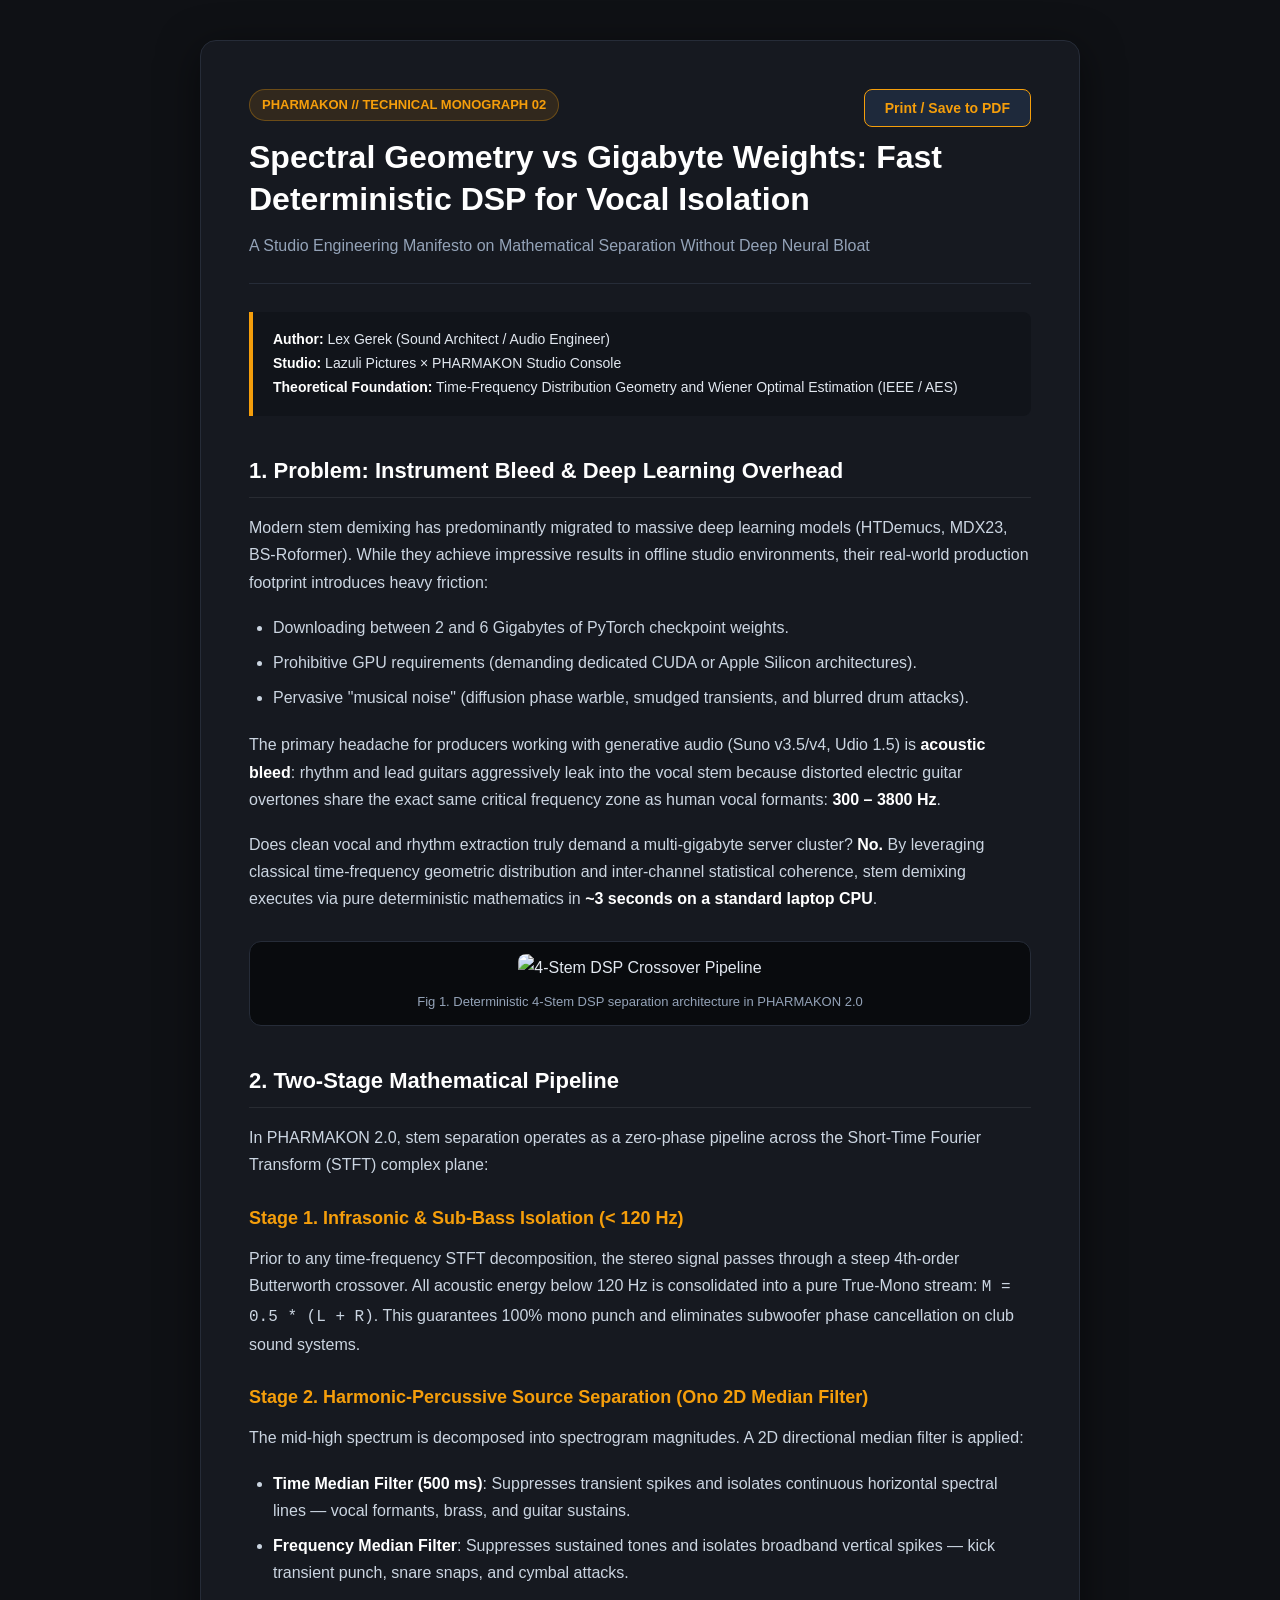
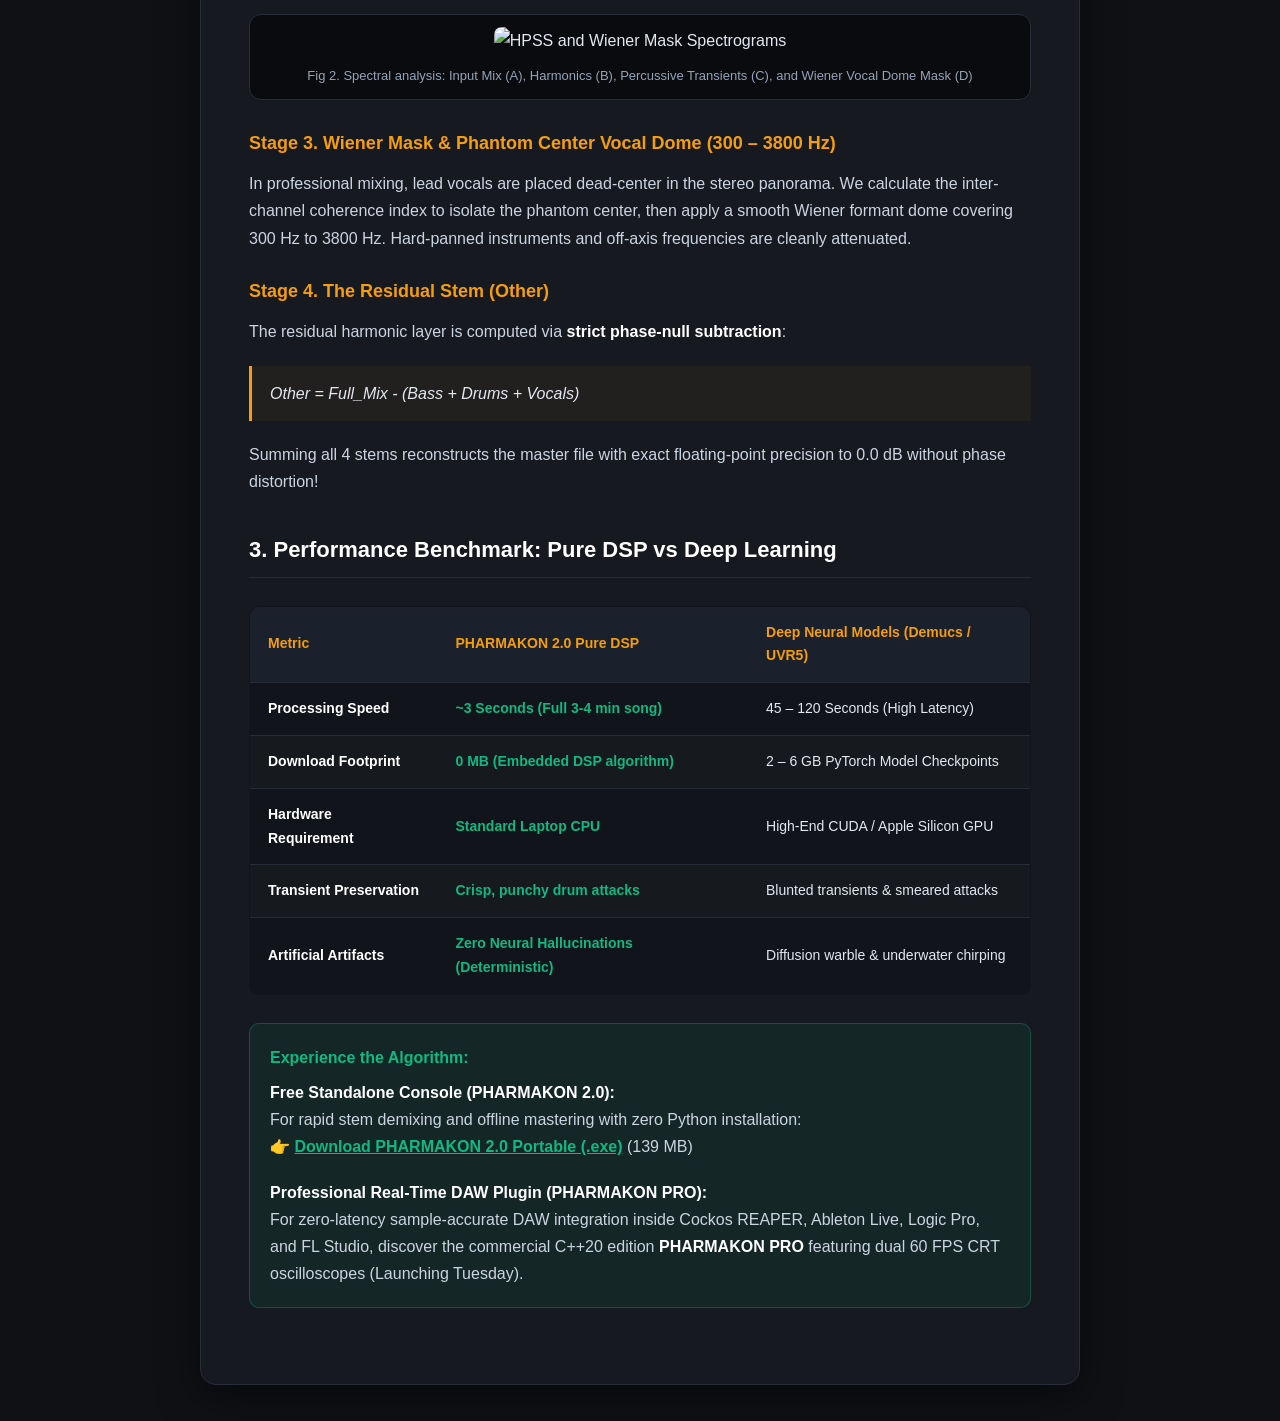
==== articles/02_Spectral_Geometry_vs_Gigabyte_Weights_EN.html @ 4cdccfc2 "docs: add magazine HTML, plain text and high-res diagrams for Article 02" ====
<!DOCTYPE html>
<html lang="en">
<head>
<meta charset="UTF-8">
<meta name="viewport" content="width=device-width, initial-scale=1.0">
<title>Spectral Geometry vs Gigabyte Weights: Fast Deterministic DSP for Vocal Isolation // PHARMAKON</title>
<style>
  :root {
    --bg: #0f1115;
    --card-bg: #161920;
    --text: #e2e8f0;
    --text-muted: #94a3b8;
    --accent: #f59e0b;
    --accent-glow: rgba(245, 158, 11, 0.2);
    --border: #262c38;
    --green: #10b981;
    --cyan: #06b6d4;
  }
  * { box-sizing: border-box; margin: 0; padding: 0; }
  body {
    background: var(--bg);
    color: var(--text);
    font-family: -apple-system, BlinkMacSystemFont, "Segoe UI", Roboto, Helvetica, Arial, sans-serif;
    line-height: 1.7;
    padding: 40px 20px;
  }
  .container {
    max-width: 880px;
    margin: 0 auto;
    background: var(--card-bg);
    border: 1px solid var(--border);
    border-radius: 16px;
    padding: 48px;
    box-shadow: 0 10px 40px rgba(0,0,0,0.5);
  }
  .print-btn {
    float: right;
    background: #1e293b;
    color: var(--accent);
    border: 1px solid var(--accent);
    padding: 10px 20px;
    border-radius: 8px;
    font-size: 14px;
    font-weight: 600;
    cursor: pointer;
    transition: all 0.2s;
  }
  .print-btn:hover {
    background: var(--accent);
    color: #000;
  }
  .meta-tag {
    display: inline-block;
    background: rgba(245, 158, 11, 0.12);
    color: var(--accent);
    padding: 4px 12px;
    border-radius: 20px;
    font-size: 13px;
    font-weight: 600;
    margin-bottom: 16px;
    border: 1px solid rgba(245, 158, 11, 0.3);
  }
  h1 {
    font-size: 32px;
    color: #ffffff;
    line-height: 1.3;
    margin-bottom: 12px;
    font-weight: 800;
  }
  .subtitle {
    font-size: 16px;
    color: var(--text-muted);
    margin-bottom: 28px;
    padding-bottom: 24px;
    border-bottom: 1px solid var(--border);
  }
  .author-box {
    background: #11141a;
    border-left: 4px solid var(--accent);
    padding: 16px 20px;
    border-radius: 0 8px 8px 0;
    margin-bottom: 32px;
    font-size: 14px;
  }
  h2 {
    font-size: 22px;
    color: #ffffff;
    margin: 36px 0 16px;
    padding-bottom: 8px;
    border-bottom: 1px solid rgba(255,255,255,0.08);
  }
  h3 {
    font-size: 18px;
    color: var(--accent);
    margin: 24px 0 12px;
  }
  p {
    margin-bottom: 18px;
    color: #cbd5e1;
    font-size: 16px;
  }
  ul, ol {
    margin-left: 24px;
    margin-bottom: 20px;
    color: #cbd5e1;
  }
  li { margin-bottom: 8px; }
  strong { color: #ffffff; }
  
  .img-card {
    background: #090b0e;
    border: 1px solid var(--border);
    border-radius: 12px;
    padding: 12px;
    margin: 28px 0;
    text-align: center;
  }
  .img-card img {
    max-width: 100%;
    height: auto;
    border-radius: 8px;
  }
  .img-caption {
    font-size: 13px;
    color: var(--text-muted);
    margin-top: 10px;
  }
  
  table {
    width: 100%;
    border-collapse: collapse;
    margin: 28px 0;
    background: #11141a;
    border-radius: 10px;
    overflow: hidden;
    border: 1px solid var(--border);
  }
  th {
    background: #1a202c;
    color: var(--accent);
    text-align: left;
    padding: 14px 18px;
    font-size: 14px;
    font-weight: 700;
  }
  td {
    padding: 14px 18px;
    border-top: 1px solid var(--border);
    font-size: 14px;
  }
  tr:nth-child(even) { background: rgba(255, 255, 255, 0.02); }
  .pure-badge {
    color: var(--green);
    font-weight: 700;
  }
  
  .callout {
    background: rgba(16, 185, 129, 0.08);
    border: 1px solid rgba(16, 185, 129, 0.3);
    border-radius: 10px;
    padding: 20px;
    margin: 28px 0;
  }
  .callout-title {
    color: var(--green);
    font-weight: 700;
    margin-bottom: 8px;
    font-size: 16px;
  }
  
  .quote-box {
    font-style: italic;
    background: rgba(245, 158, 11, 0.05);
    border-left: 3px solid var(--accent);
    padding: 14px 18px;
    margin: 20px 0;
    color: #e2e8f0;
  }

  @media print {
    body { background: #ffffff !important; color: #000000 !important; padding: 0; }
    .container { max-width: 100%; border: none; box-shadow: none; padding: 0; }
    .print-btn { display: none; }
    h1, h2, h3, strong { color: #000000 !important; }
    p, li, td { color: #222222 !important; }
    .author-box, .callout, .quote-box, table { border: 1px solid #ccc !important; background: #fafafa !important; }
    th { background: #eeeeee !important; color: #000000 !important; }
    .img-card { background: #ffffff !important; border: 1px solid #eee !important; }
  }
</style>
</head>
<body>

<div class="container">
  <button class="print-btn" onclick="window.print()">Print / Save to PDF</button>
  <span class="meta-tag">PHARMAKON // TECHNICAL MONOGRAPH 02</span>
  
  <h1>Spectral Geometry vs Gigabyte Weights: Fast Deterministic DSP for Vocal Isolation</h1>
  <div class="subtitle">A Studio Engineering Manifesto on Mathematical Separation Without Deep Neural Bloat</div>

  <div class="author-box">
    <strong>Author:</strong> Lex Gerek (Sound Architect / Audio Engineer)<br>
    <strong>Studio:</strong> Lazuli Pictures × PHARMAKON Studio Console<br>
    <strong>Theoretical Foundation:</strong> Time-Frequency Distribution Geometry and Wiener Optimal Estimation (IEEE / AES)
  </div>

  <h2>1. Problem: Instrument Bleed & Deep Learning Overhead</h2>
  <p>
    Modern stem demixing has predominantly migrated to massive deep learning models (HTDemucs, MDX23, BS-Roformer). While they achieve impressive results in offline studio environments, their real-world production footprint introduces heavy friction:
  </p>
  <ul>
    <li>Downloading between 2 and 6 Gigabytes of PyTorch checkpoint weights.</li>
    <li>Prohibitive GPU requirements (demanding dedicated CUDA or Apple Silicon architectures).</li>
    <li>Pervasive "musical noise" (diffusion phase warble, smudged transients, and blurred drum attacks).</li>
  </ul>
  <p>
    The primary headache for producers working with generative audio (Suno v3.5/v4, Udio 1.5) is <strong>acoustic bleed</strong>: rhythm and lead guitars aggressively leak into the vocal stem because distorted electric guitar overtones share the exact same critical frequency zone as human vocal formants: <strong>300 – 3800 Hz</strong>.
  </p>
  <p>
    Does clean vocal and rhythm extraction truly demand a multi-gigabyte server cluster? <strong>No.</strong> By leveraging classical time-frequency geometric distribution and inter-channel statistical coherence, stem demixing executes via pure deterministic mathematics in <strong>~3 seconds on a standard laptop CPU</strong>.
  </p>

  <div class="img-card">
    <img src="img/01_pipeline_4stems_en.png" alt="4-Stem DSP Crossover Pipeline">
    <div class="img-caption">Fig 1. Deterministic 4-Stem DSP separation architecture in PHARMAKON 2.0</div>
  </div>

  <h2>2. Two-Stage Mathematical Pipeline</h2>
  <p>
    In PHARMAKON 2.0, stem separation operates as a zero-phase pipeline across the Short-Time Fourier Transform (STFT) complex plane:
  </p>

  <h3>Stage 1. Infrasonic & Sub-Bass Isolation (< 120 Hz)</h3>
  <p>
    Prior to any time-frequency STFT decomposition, the stereo signal passes through a steep 4th-order Butterworth crossover. All acoustic energy below 120 Hz is consolidated into a pure True-Mono stream: <code>M = 0.5 * (L + R)</code>. This guarantees 100% mono punch and eliminates subwoofer phase cancellation on club sound systems.
  </p>

  <h3>Stage 2. Harmonic-Percussive Source Separation (Ono 2D Median Filter)</h3>
  <p>
    The mid-high spectrum is decomposed into spectrogram magnitudes. A 2D directional median filter is applied:
  </p>
  <ul>
    <li><strong>Time Median Filter (500 ms)</strong>: Suppresses transient spikes and isolates continuous horizontal spectral lines — vocal formants, brass, and guitar sustains.</li>
    <li><strong>Frequency Median Filter</strong>: Suppresses sustained tones and isolates broadband vertical spikes — kick transient punch, snare snaps, and cymbal attacks.</li>
  </ul>

  <div class="img-card">
    <img src="img/02_hpss_wiener_spectrogram_en.png" alt="HPSS and Wiener Mask Spectrograms">
    <div class="img-caption">Fig 2. Spectral analysis: Input Mix (A), Harmonics (B), Percussive Transients (C), and Wiener Vocal Dome Mask (D)</div>
  </div>

  <h3>Stage 3. Wiener Mask & Phantom Center Vocal Dome (300 – 3800 Hz)</h3>
  <p>
    In professional mixing, lead vocals are placed dead-center in the stereo panorama. We calculate the inter-channel coherence index to isolate the phantom center, then apply a smooth Wiener formant dome covering 300 Hz to 3800 Hz. Hard-panned instruments and off-axis frequencies are cleanly attenuated.
  </p>

  <h3>Stage 4. The Residual Stem (Other)</h3>
  <p>
    The residual harmonic layer is computed via <strong>strict phase-null subtraction</strong>:
  </p>
  <div class="quote-box">
    Other = Full_Mix - (Bass + Drums + Vocals)
  </div>
  <p>
    Summing all 4 stems reconstructs the master file with exact floating-point precision to 0.0 dB without phase distortion!
  </p>

  <h2>3. Performance Benchmark: Pure DSP vs Deep Learning</h2>
  
  <table>
    <thead>
      <tr>
        <th>Metric</th>
        <th>PHARMAKON 2.0 Pure DSP</th>
        <th>Deep Neural Models (Demucs / UVR5)</th>
      </tr>
    </thead>
    <tbody>
      <tr>
        <td><strong>Processing Speed</strong></td>
        <td><span class="pure-badge">~3 Seconds (Full 3-4 min song)</span></td>
        <td>45 – 120 Seconds (High Latency)</td>
      </tr>
      <tr>
        <td><strong>Download Footprint</strong></td>
        <td><span class="pure-badge">0 MB (Embedded DSP algorithm)</span></td>
        <td>2 – 6 GB PyTorch Model Checkpoints</td>
      </tr>
      <tr>
        <td><strong>Hardware Requirement</strong></td>
        <td><span class="pure-badge">Standard Laptop CPU</span></td>
        <td>High-End CUDA / Apple Silicon GPU</td>
      </tr>
      <tr>
        <td><strong>Transient Preservation</strong></td>
        <td><span class="pure-badge">Crisp, punchy drum attacks</span></td>
        <td>Blunted transients & smeared attacks</td>
      </tr>
      <tr>
        <td><strong>Artificial Artifacts</strong></td>
        <td><span class="pure-badge">Zero Neural Hallucinations (Deterministic)</span></td>
        <td>Diffusion warble & underwater chirping</td>
      </tr>
    </tbody>
  </table>

  <div class="callout">
    <div class="callout-title">Experience the Algorithm:</div>
    <p>
      <strong>Free Standalone Console (PHARMAKON 2.0):</strong><br>
      For rapid stem demixing and offline mastering with zero Python installation:<br>
      👉 <strong><a href="https://github.com/alex-gerek/PHARMAKON/releases/download/v2.0/PHARMAKON_v2.0_Windows_Portable.zip" style="color: #10b981; font-weight: bold;">Download PHARMAKON 2.0 Portable (.exe)</a></strong> (139 MB)
    </p>
    <p style="margin-top: 12px; margin-bottom: 0;">
      <strong>Professional Real-Time DAW Plugin (PHARMAKON PRO):</strong><br>
      For zero-latency sample-accurate DAW integration inside Cockos REAPER, Ableton Live, Logic Pro, and FL Studio, discover the commercial C++20 edition <strong>PHARMAKON PRO</strong> featuring dual 60 FPS CRT oscilloscopes (Launching Tuesday).
    </p>
  </div>

</div>

</body>
</html>
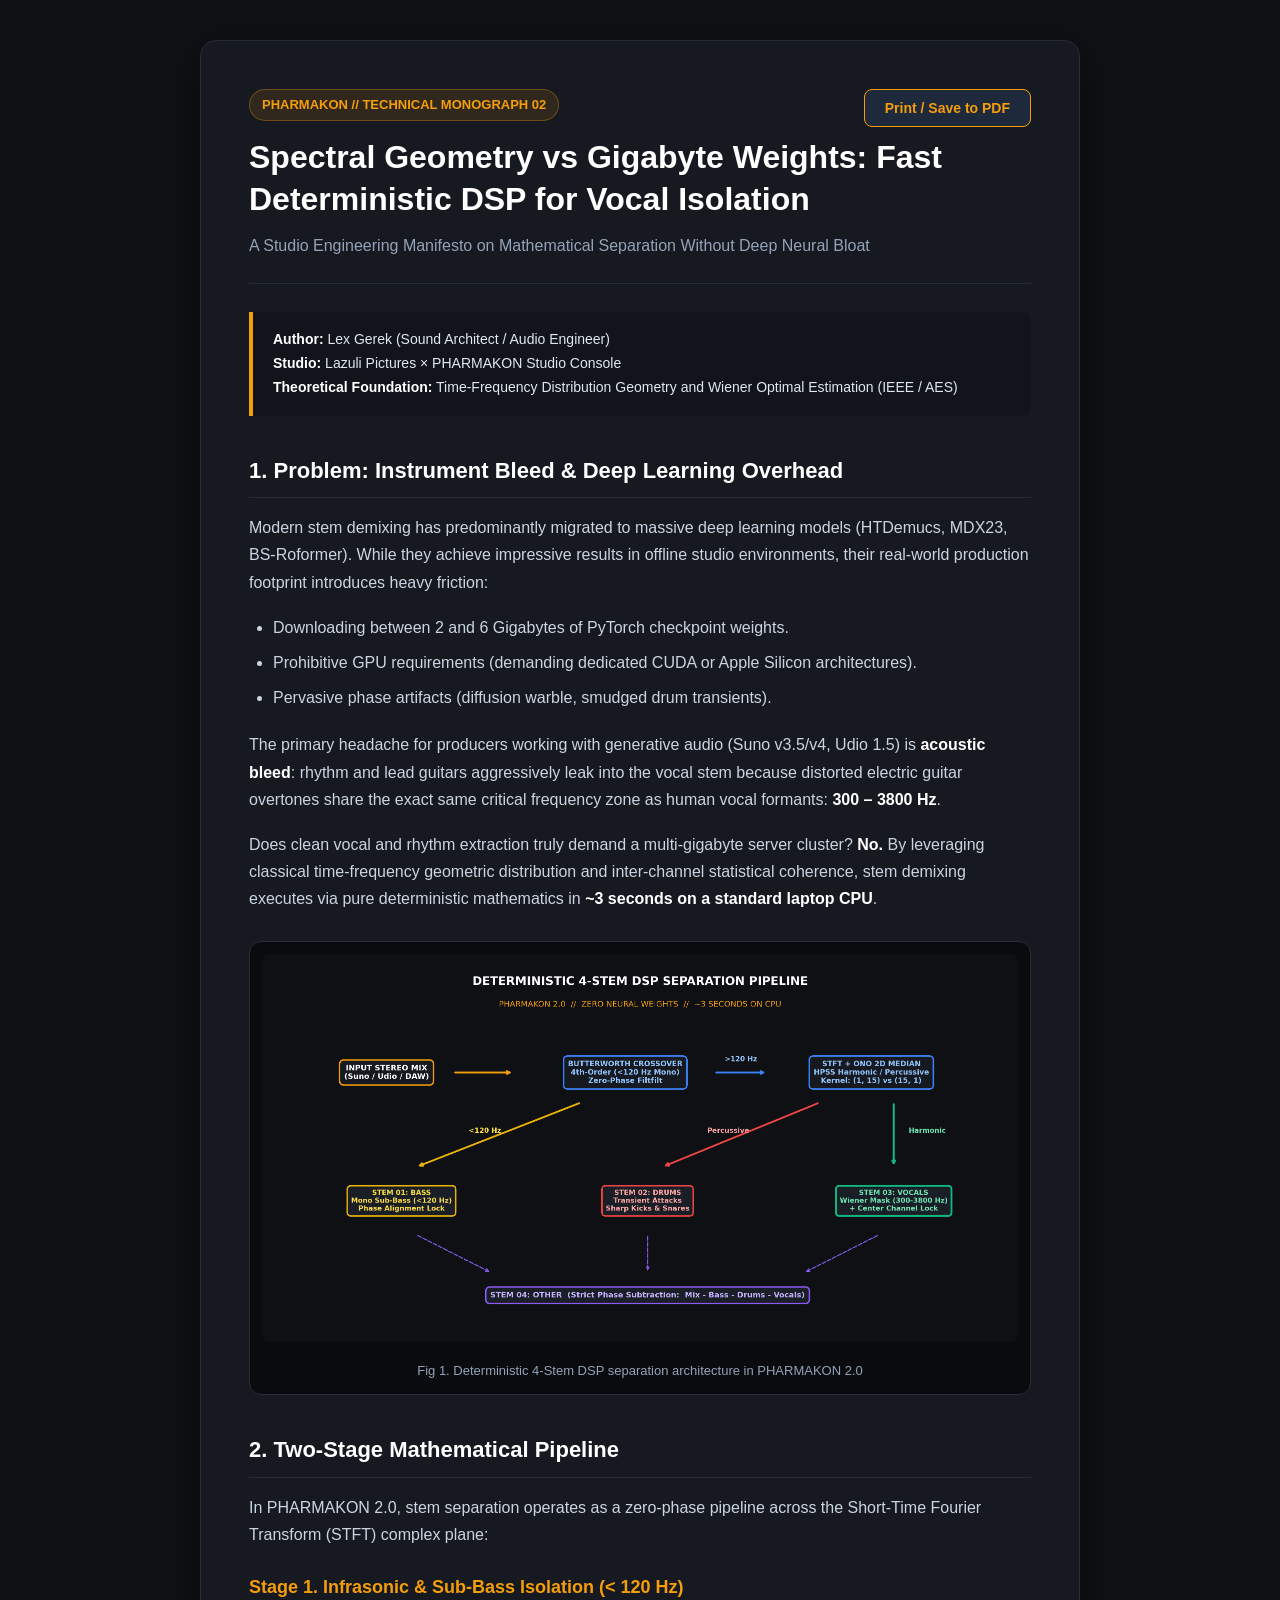
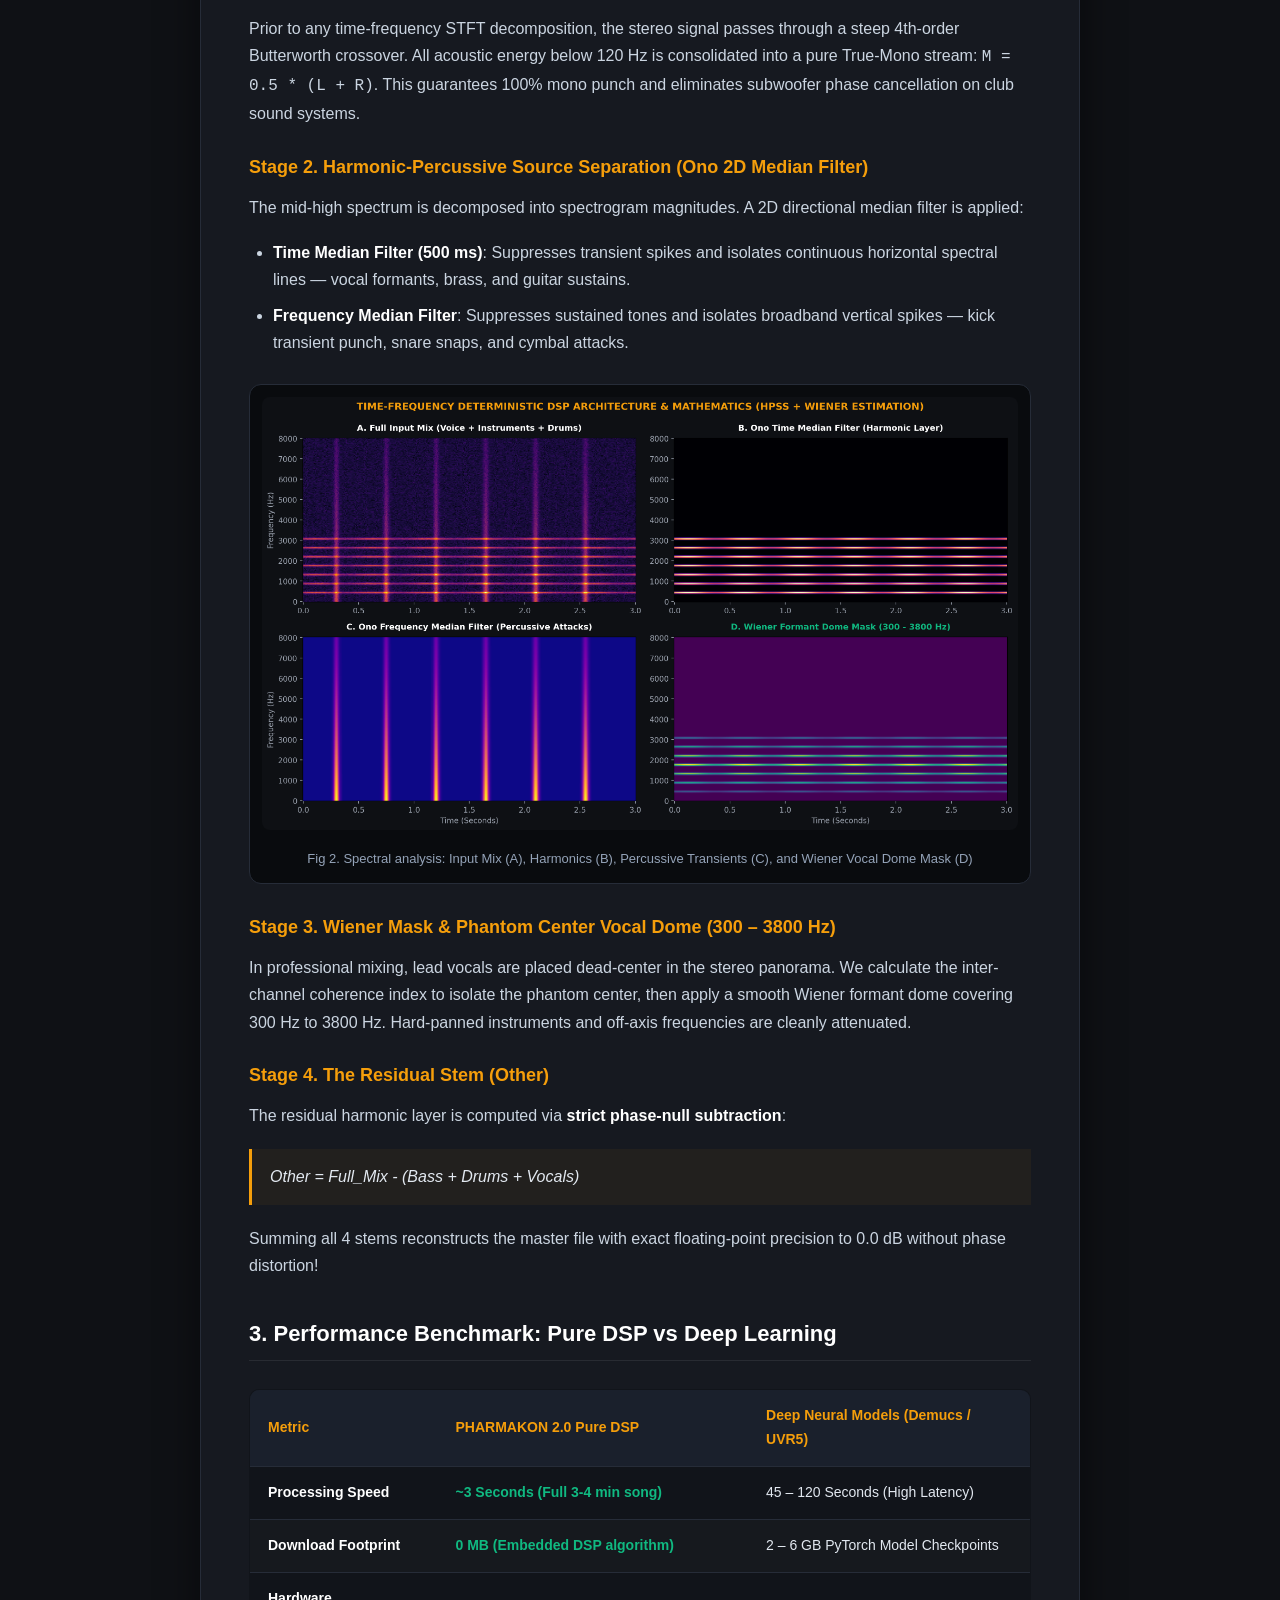
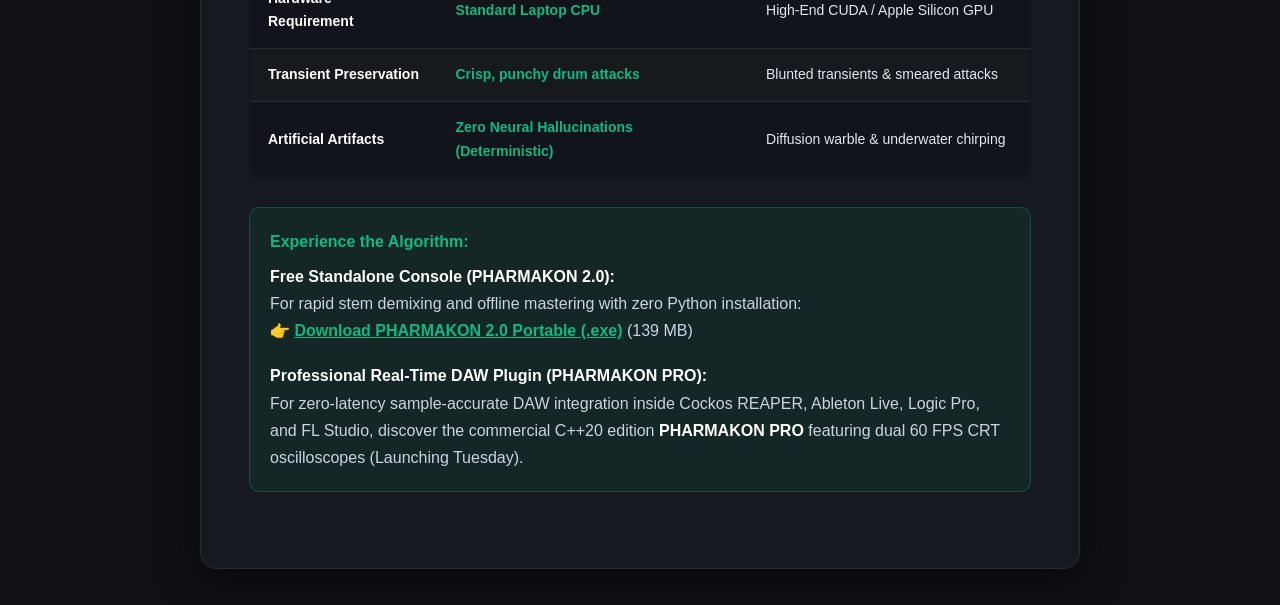
==== commit 5b572ee5: "docs: align terminology with clean publication text" ====
--- a/articles/02_Spectral_Geometry_vs_Gigabyte_Weights_EN.html
+++ b/articles/02_Spectral_Geometry_vs_Gigabyte_Weights_EN.html
@@ -211,7 +211,7 @@
   <ul>
     <li>Downloading between 2 and 6 Gigabytes of PyTorch checkpoint weights.</li>
     <li>Prohibitive GPU requirements (demanding dedicated CUDA or Apple Silicon architectures).</li>
-    <li>Pervasive "musical noise" (diffusion phase warble, smudged transients, and blurred drum attacks).</li>
+    <li>Pervasive phase artifacts (diffusion warble, smudged drum transients).</li>
   </ul>
   <p>
     The primary headache for producers working with generative audio (Suno v3.5/v4, Udio 1.5) is <strong>acoustic bleed</strong>: rhythm and lead guitars aggressively leak into the vocal stem because distorted electric guitar overtones share the exact same critical frequency zone as human vocal formants: <strong>300 – 3800 Hz</strong>.
